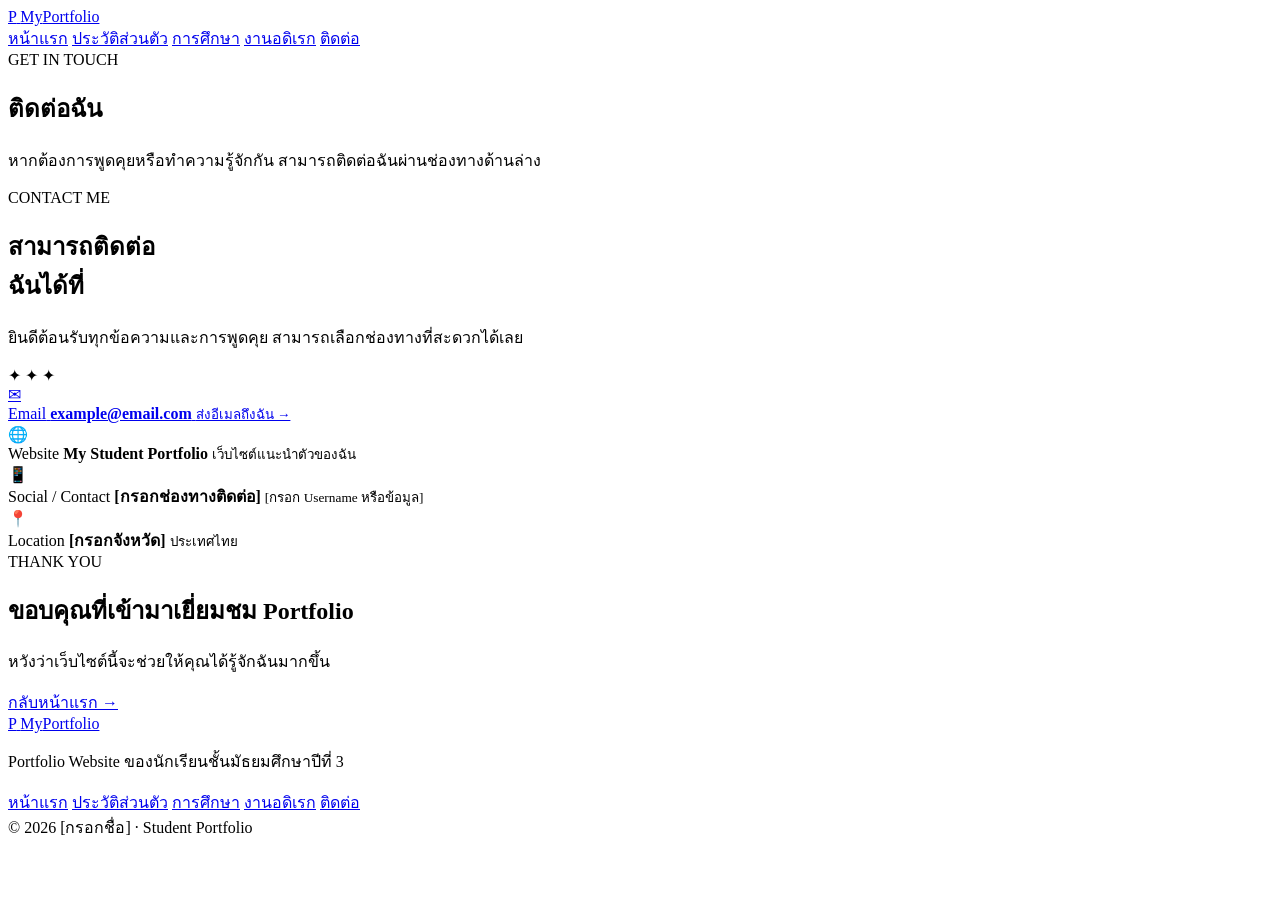
==== contact.html @ 871a9b91 "Create contact.html" ====
<!DOCTYPE html>
<html lang="th">
<head>
    <meta charset="UTF-8">
    <meta name="viewport" content="width=device-width, initial-scale=1.0">
    <meta name="description" content="ช่องทางติดต่อและข้อมูลการติดต่อ">
    <title>My Portfolio | ติดต่อ</title>
    <link rel="stylesheet" href="style.css">
</head>

<body>

    <header class="site-header">
        <nav class="navbar container">
            <a href="index.html" class="logo">
                <span class="logo-mark">P</span>
                <span>My<span>Portfolio</span></span>
            </a>

            <div class="nav-links">
                <a href="index.html">หน้าแรก</a>
                <a href="profile.html">ประวัติส่วนตัว</a>
                <a href="education.html">การศึกษา</a>
                <a href="hobby.html">งานอดิเรก</a>
                <a href="contact.html" class="active">ติดต่อ</a>
            </div>
        </nav>
    </header>

    <main>

        <!-- Contact Hero -->
        <section class="page-hero contact-hero">
            <div class="container page-hero-inner">
                <span class="section-label">GET IN TOUCH</span>
                <h1>ติดต่อฉัน</h1>
                <p>
                    หากต้องการพูดคุยหรือทำความรู้จักกัน
                    สามารถติดต่อฉันผ่านช่องทางด้านล่าง
                </p>
            </div>
        </section>

        <!-- Contact Section -->
        <section class="section">
            <div class="container">

                <div class="contact-layout">

                    <div class="contact-intro">
                        <span class="section-label">CONTACT ME</span>

                        <h2>
                            สามารถติดต่อ<br>
                            <span>ฉันได้ที่</span>
                        </h2>

                        <p>
                            ยินดีต้อนรับทุกข้อความและการพูดคุย
                            สามารถเลือกช่องทางที่สะดวกได้เลย
                        </p>

                        <div class="contact-decoration">
                            <span>✦</span>
                            <span>✦</span>
                            <span>✦</span>
                        </div>
                    </div>

                    <div class="contact-cards">

                        <a href="mailto:example@email.com" class="contact-card">
                            <div class="contact-card-icon">✉</div>

                            <div>
                                <span>Email</span>
                                <strong>example@email.com</strong>
                                <small>ส่งอีเมลถึงฉัน →</small>
                            </div>
                        </a>

                        <div class="contact-card">
                            <div class="contact-card-icon">🌐</div>

                            <div>
                                <span>Website</span>
                                <strong>My Student Portfolio</strong>
                                <small>เว็บไซต์แนะนำตัวของฉัน</small>
                            </div>
                        </div>

                        <div class="contact-card">
                            <div class="contact-card-icon">📱</div>

                            <div>
                                <span>Social / Contact</span>
                                <strong>[กรอกช่องทางติดต่อ]</strong>
                                <small>[กรอก Username หรือข้อมูล]</small>
                            </div>
                        </div>

                        <div class="contact-card">
                            <div class="contact-card-icon">📍</div>

                            <div>
                                <span>Location</span>
                                <strong>[กรอกจังหวัด]</strong>
                                <small>ประเทศไทย</small>
                            </div>
                        </div>

                    </div>

                </div>

            </div>
        </section>

        <!-- Contact CTA -->
        <section class="cta-section">
            <div class="container cta-inner">

                <div>
                    <span class="section-label light">THANK YOU</span>
                    <h2>ขอบคุณที่เข้ามาเยี่ยมชม Portfolio</h2>
                    <p>
                        หวังว่าเว็บไซต์นี้จะช่วยให้คุณได้รู้จักฉันมากขึ้น
                    </p>
                </div>

                <a href="index.html" class="btn btn-white">
                    กลับหน้าแรก →
                </a>

            </div>
        </section>

    </main>

    <footer class="site-footer">
        <div class="container footer-inner">

            <div class="footer-brand">
                <a href="index.html" class="logo footer-logo">
                    <span class="logo-mark">P</span>
                    <span>My<span>Portfolio</span></span>
                </a>

                <p>
                    Portfolio Website ของนักเรียนชั้นมัธยมศึกษาปีที่ 3
                </p>
            </div>

            <div class="footer-links">
                <a href="index.html">หน้าแรก</a>
                <a href="profile.html">ประวัติส่วนตัว</a>
                <a href="education.html">การศึกษา</a>
                <a href="hobby.html">งานอดิเรก</a>
                <a href="contact.html">ติดต่อ</a>
            </div>

            <div class="footer-copy">
                © 2026 [กรอกชื่อ] · Student Portfolio
            </div>

        </div>
    </footer>

</body>
</html>
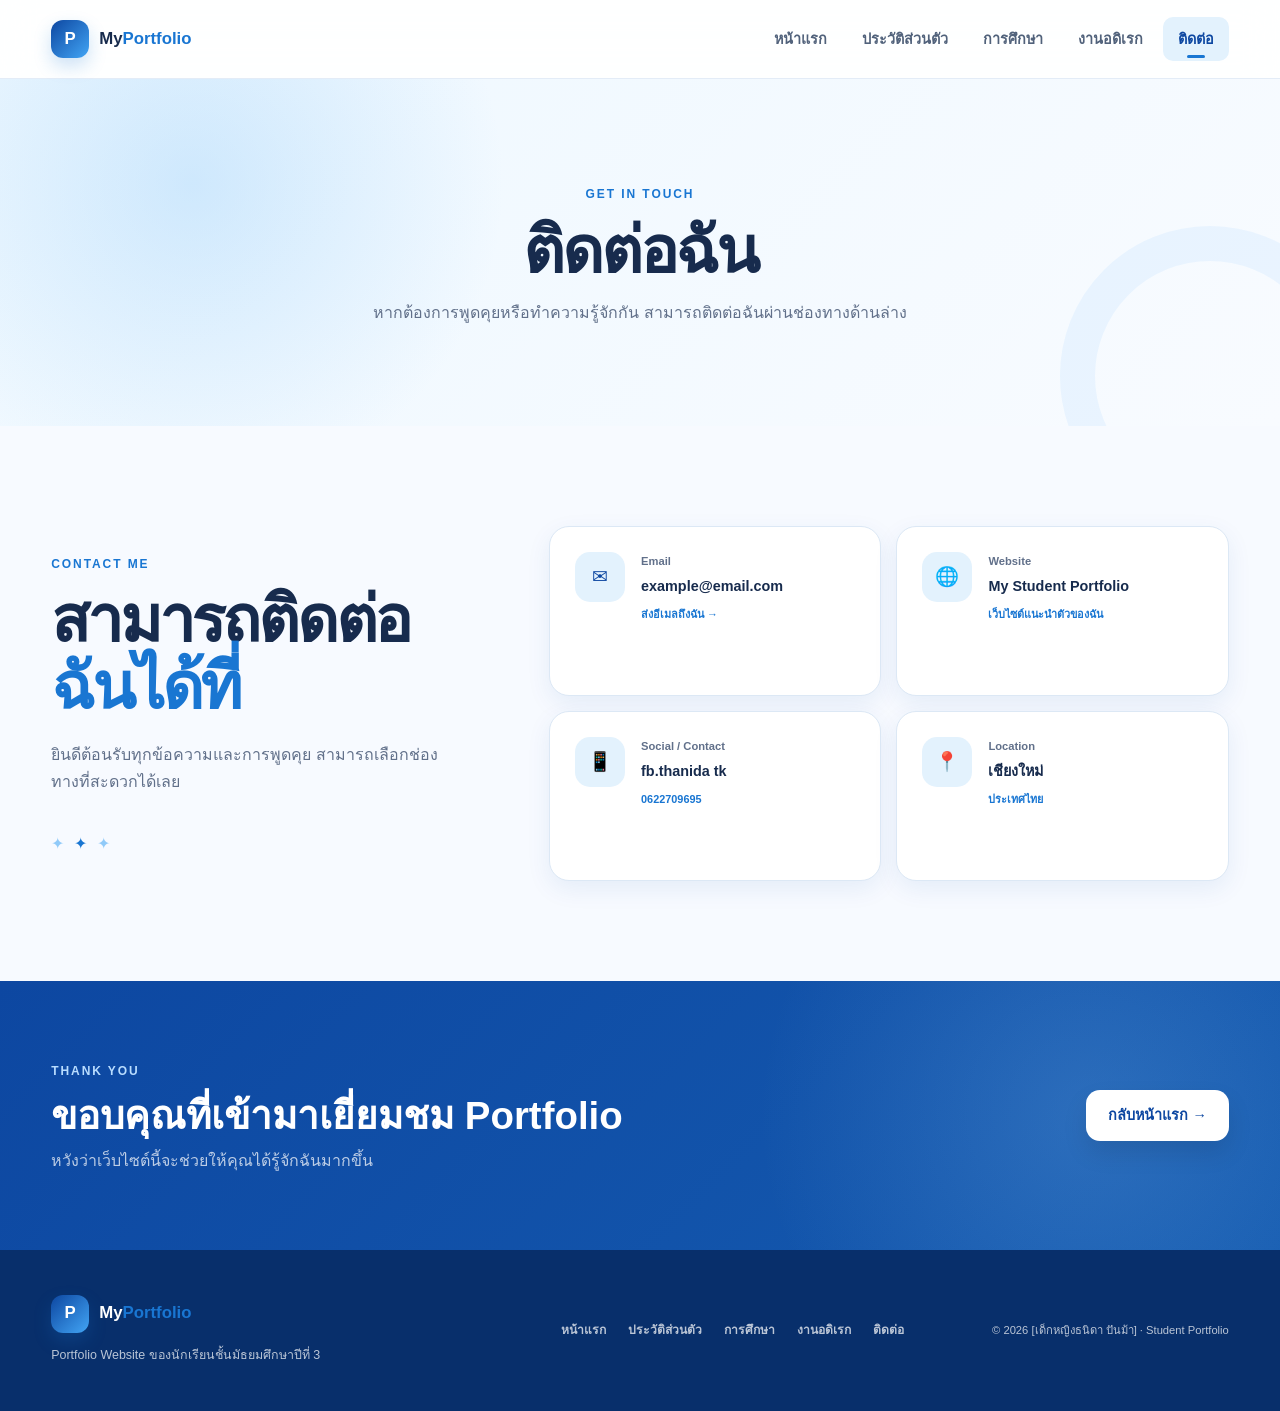
==== commit b57ca3a6: "Update contact.html" ====
--- a/contact.html
+++ b/contact.html
@@ -94,8 +94,8 @@
 
                             <div>
                                 <span>Social / Contact</span>
-                                <strong>[กรอกช่องทางติดต่อ]</strong>
-                                <small>[กรอก Username หรือข้อมูล]</small>
+                                <strong>fb.thanida tk</strong>
+                                <small>0622709695</small>
                             </div>
                         </div>
 
@@ -104,7 +104,7 @@
 
                             <div>
                                 <span>Location</span>
-                                <strong>[กรอกจังหวัด]</strong>
+                                <strong>เชียงใหม่</strong>
                                 <small>ประเทศไทย</small>
                             </div>
                         </div>
@@ -160,7 +160,7 @@
             </div>
 
             <div class="footer-copy">
-                © 2026 [กรอกชื่อ] · Student Portfolio
+                © 2026 [เด็กหญิงธนิดา ปันม้า] · Student Portfolio
             </div>
 
         </div>
--- a/style.css
+++ b/style.css
@@ -0,0 +1,2325 @@
+/* =========================================
+   MODERN STUDENT PORTFOLIO
+   HTML5 + CSS3
+   ========================================= */
+
+
+/* =========================================
+   1. VARIABLES
+   ========================================= */
+
+:root {
+    --blue-dark: #0D47A1;
+    --blue: #1976D2;
+    --blue-light: #42A5F5;
+    --blue-soft: #90CAF9;
+    --blue-pale: #E3F2FD;
+
+    --white: #FFFFFF;
+    --background: #F7FAFF;
+    --text: #172B4D;
+    --text-light: #61708A;
+    --border: #DCE8F5;
+
+    --shadow-small: 0 8px 24px rgba(13, 71, 161, 0.08);
+    --shadow-medium: 0 18px 45px rgba(13, 71, 161, 0.12);
+    --shadow-large: 0 30px 70px rgba(13, 71, 161, 0.16);
+
+    --radius-small: 12px;
+    --radius-medium: 20px;
+    --radius-large: 32px;
+
+    --container: 1180px;
+}
+
+
+/* =========================================
+   2. RESET
+   ========================================= */
+
+* {
+    margin: 0;
+    padding: 0;
+    box-sizing: border-box;
+}
+
+html {
+    scroll-behavior: smooth;
+}
+
+body {
+    font-family:
+        "Segoe UI",
+        Tahoma,
+        Arial,
+        "Noto Sans Thai",
+        sans-serif;
+
+    background: var(--background);
+    color: var(--text);
+    line-height: 1.7;
+    overflow-x: hidden;
+}
+
+img {
+    display: block;
+    max-width: 100%;
+}
+
+a {
+    color: inherit;
+    text-decoration: none;
+}
+
+button,
+a {
+    -webkit-tap-highlight-color: transparent;
+}
+
+::selection {
+    background: var(--blue-soft);
+    color: var(--blue-dark);
+}
+
+
+/* =========================================
+   3. COMMON
+   ========================================= */
+
+.container {
+    width: min(92%, var(--container));
+    margin-inline: auto;
+}
+
+.section {
+    padding: 100px 0;
+}
+
+.soft-section {
+    background: #EEF6FD;
+}
+
+.section-heading {
+    max-width: 680px;
+    margin-bottom: 60px;
+}
+
+.section-heading.centered {
+    margin-left: auto;
+    margin-right: auto;
+    text-align: center;
+}
+
+.section-label {
+    display: inline-block;
+    margin-bottom: 12px;
+
+    color: var(--blue);
+    font-size: 0.75rem;
+    font-weight: 800;
+    letter-spacing: 0.16em;
+}
+
+.section-label.light {
+    color: #B9DDFF;
+}
+
+.section-heading h2,
+.about-heading h2 {
+    margin-bottom: 15px;
+
+    font-size: clamp(2rem, 4vw, 3.3rem);
+    line-height: 1.2;
+    letter-spacing: -0.03em;
+}
+
+.section-heading h2 span,
+.about-heading h2 span {
+    color: var(--blue);
+}
+
+.section-heading p {
+    color: var(--text-light);
+    font-size: 1.05rem;
+}
+
+
+/* =========================================
+   4. NAVIGATION
+   ========================================= */
+
+.site-header {
+    position: sticky;
+    top: 0;
+    z-index: 1000;
+
+    background: rgba(255, 255, 255, 0.88);
+    border-bottom: 1px solid rgba(220, 232, 245, 0.8);
+
+    backdrop-filter: blur(18px);
+    -webkit-backdrop-filter: blur(18px);
+}
+
+.navbar {
+    min-height: 78px;
+
+    display: flex;
+    align-items: center;
+    justify-content: space-between;
+
+    gap: 30px;
+}
+
+.logo {
+    display: inline-flex;
+    align-items: center;
+    gap: 10px;
+
+    font-size: 1.05rem;
+    font-weight: 800;
+    color: var(--text);
+
+    white-space: nowrap;
+}
+
+.logo > span:last-child > span {
+    color: var(--blue);
+}
+
+.logo-mark {
+    width: 38px;
+    height: 38px;
+
+    display: grid;
+    place-items: center;
+
+    border-radius: 12px;
+
+    color: white;
+    background:
+        linear-gradient(
+            135deg,
+            var(--blue-dark),
+            var(--blue-light)
+        );
+
+    box-shadow: 0 8px 18px rgba(25, 118, 210, 0.22);
+}
+
+.nav-links {
+    display: flex;
+    align-items: center;
+    gap: 5px;
+}
+
+.nav-links a {
+    position: relative;
+
+    padding: 10px 15px;
+
+    color: #51627B;
+    font-size: 0.9rem;
+    font-weight: 700;
+
+    border-radius: 10px;
+
+    transition:
+        color 0.25s ease,
+        background 0.25s ease,
+        transform 0.25s ease;
+}
+
+.nav-links a:hover {
+    color: var(--blue);
+    background: var(--blue-pale);
+    transform: translateY(-1px);
+}
+
+.nav-links a.active {
+    color: var(--blue-dark);
+    background: var(--blue-pale);
+}
+
+.nav-links a.active::after {
+    content: "";
+
+    position: absolute;
+    left: 50%;
+    bottom: 3px;
+
+    width: 18px;
+    height: 3px;
+
+    border-radius: 99px;
+
+    background: var(--blue);
+
+    transform: translateX(-50%);
+}
+
+
+/* =========================================
+   5. BUTTONS
+   ========================================= */
+
+.btn {
+    min-height: 50px;
+
+    display: inline-flex;
+    align-items: center;
+    justify-content: center;
+    gap: 10px;
+
+    padding: 13px 22px;
+
+    border-radius: 14px;
+
+    font-size: 0.9rem;
+    font-weight: 800;
+
+    transition:
+        transform 0.25s ease,
+        box-shadow 0.25s ease,
+        background 0.25s ease;
+}
+
+.btn:hover {
+    transform: translateY(-3px);
+}
+
+.btn-primary {
+    color: white;
+    background:
+        linear-gradient(
+            135deg,
+            var(--blue-dark),
+            var(--blue)
+        );
+
+    box-shadow: 0 12px 25px rgba(25, 118, 210, 0.22);
+}
+
+.btn-primary:hover {
+    box-shadow: 0 18px 32px rgba(25, 118, 210, 0.3);
+}
+
+.btn-outline {
+    color: var(--blue-dark);
+    background: white;
+    border: 1px solid var(--border);
+}
+
+.btn-outline:hover {
+    border-color: var(--blue-soft);
+    box-shadow: var(--shadow-small);
+}
+
+.btn-white {
+    color: var(--blue-dark);
+    background: white;
+
+    box-shadow: 0 12px 25px rgba(0, 0, 0, 0.1);
+}
+
+.text-link {
+    display: inline-flex;
+    margin-top: 20px;
+
+    color: var(--blue);
+    font-size: 0.9rem;
+    font-weight: 800;
+
+    transition: transform 0.25s ease;
+}
+
+.text-link:hover {
+    transform: translateX(5px);
+}
+
+
+/* =========================================
+   6. HERO
+   ========================================= */
+
+.hero-section {
+    position: relative;
+    min-height: calc(100vh - 78px);
+
+    display: flex;
+    align-items: center;
+
+    overflow: hidden;
+
+    background:
+        radial-gradient(
+            circle at 80% 20%,
+            rgba(144, 202, 249, 0.3),
+            transparent 30%
+        ),
+        linear-gradient(
+            135deg,
+            #F8FBFF 0%,
+            #EEF7FF 100%
+        );
+}
+
+.hero-grid {
+    position: relative;
+    z-index: 2;
+
+    display: grid;
+    grid-template-columns: 1.05fr 0.95fr;
+    align-items: center;
+
+    gap: 70px;
+
+    padding: 80px 0;
+}
+
+.eyebrow {
+    display: inline-flex;
+    align-items: center;
+    gap: 9px;
+
+    margin-bottom: 20px;
+    padding: 8px 13px;
+
+    color: var(--blue-dark);
+    background: rgba(227, 242, 253, 0.8);
+
+    border: 1px solid rgba(144, 202, 249, 0.5);
+    border-radius: 99px;
+
+    font-size: 0.7rem;
+    font-weight: 800;
+    letter-spacing: 0.12em;
+}
+
+.status-dot {
+    width: 7px;
+    height: 7px;
+
+    border-radius: 50%;
+    background: #39B54A;
+
+    box-shadow: 0 0 0 5px rgba(57, 181, 74, 0.12);
+}
+
+.hero-content h1 {
+    max-width: 720px;
+
+    margin-bottom: 22px;
+
+    font-size: clamp(3rem, 6vw, 5.5rem);
+    line-height: 1.03;
+    letter-spacing: -0.055em;
+}
+
+.hero-content h1 span {
+    color: var(--blue);
+
+    background:
+        linear-gradient(
+            90deg,
+            var(--blue-dark),
+            var(--blue-light)
+        );
+
+    -webkit-background-clip: text;
+    background-clip: text;
+    -webkit-text-fill-color: transparent;
+}
+
+.hero-lead {
+    max-width: 600px;
+
+    margin-bottom: 30px;
+
+    color: var(--text-light);
+    font-size: 1.08rem;
+}
+
+.hero-buttons {
+    display: flex;
+    flex-wrap: wrap;
+    gap: 12px;
+}
+
+.hero-mini-stats {
+    display: flex;
+    align-items: center;
+    gap: 30px;
+
+    margin-top: 45px;
+}
+
+.hero-mini-stats div {
+    display: flex;
+    flex-direction: column;
+}
+
+.hero-mini-stats div + div {
+    position: relative;
+    padding-left: 30px;
+}
+
+.hero-mini-stats div + div::before {
+    content: "";
+
+    position: absolute;
+    left: 0;
+    top: 5px;
+
+    width: 1px;
+    height: 35px;
+
+    background: var(--border);
+}
+
+.hero-mini-stats strong {
+    color: var(--blue-dark);
+    font-size: 1.1rem;
+}
+
+.hero-mini-stats span {
+    color: var(--text-light);
+    font-size: 0.72rem;
+}
+
+.hero-visual {
+    position: relative;
+
+    min-height: 580px;
+
+    display: grid;
+    place-items: center;
+}
+
+.visual-glow {
+    position: absolute;
+
+    width: 390px;
+    height: 390px;
+
+    border-radius: 50%;
+
+    background:
+        radial-gradient(
+            circle,
+            rgba(66, 165, 245, 0.35),
+            rgba(144, 202, 249, 0.05) 70%
+        );
+
+    filter: blur(4px);
+}
+
+.profile-frame {
+    position: relative;
+    z-index: 3;
+
+    width: min(390px, 72vw);
+    aspect-ratio: 0.84;
+
+    padding: 12px;
+
+    overflow: hidden;
+
+    border: 1px solid rgba(255, 255, 255, 0.9);
+    border-radius: 38% 38% 45% 45% / 32% 32% 55% 55%;
+
+    background: white;
+
+    box-shadow: var(--shadow-large);
+
+    transform: rotate(3deg);
+
+    transition:
+        transform 0.4s ease,
+        box-shadow 0.4s ease;
+}
+
+.profile-frame:hover {
+    transform: rotate(0deg) scale(1.025);
+    box-shadow: 0 35px 80px rgba(13, 71, 161, 0.22);
+}
+
+.profile-frame img {
+    width: 100%;
+    height: 100%;
+
+    object-fit: cover;
+
+    border-radius: inherit;
+}
+
+.profile-orbit {
+    position: absolute;
+
+    border: 1px solid rgba(25, 118, 210, 0.15);
+    border-radius: 50%;
+}
+
+.orbit-one {
+    width: 480px;
+    height: 480px;
+}
+
+.orbit-two {
+    width: 570px;
+    height: 570px;
+    border-style: dashed;
+}
+
+.floating-card {
+    position: absolute;
+    z-index: 5;
+
+    display: flex;
+    align-items: center;
+    gap: 11px;
+
+    padding: 13px 16px;
+
+    background: rgba(255, 255, 255, 0.9);
+    border: 1px solid rgba(255, 255, 255, 0.9);
+
+    border-radius: 16px;
+
+    box-shadow: var(--shadow-medium);
+
+    backdrop-filter: blur(12px);
+
+    animation: floatCard 4s ease-in-out infinite;
+}
+
+.floating-card-top {
+    top: 80px;
+    right: 15px;
+}
+
+.floating-card-bottom {
+    bottom: 80px;
+    left: 5px;
+
+    animation-delay: -2s;
+}
+
+.floating-icon {
+    width: 38px;
+    height: 38px;
+
+    display: grid;
+    place-items: center;
+
+    border-radius: 11px;
+
+    color: var(--blue-dark);
+    background: var(--blue-pale);
+}
+
+.floating-icon.blue {
+    color: white;
+    background: var(--blue);
+}
+
+.floating-card div {
+    display: flex;
+    flex-direction: column;
+}
+
+.floating-card strong {
+    font-size: 0.8rem;
+}
+
+.floating-card small {
+    color: var(--text-light);
+    font-size: 0.68rem;
+}
+
+.hero-shape {
+    position: absolute;
+
+    border-radius: 50%;
+
+    pointer-events: none;
+}
+
+.hero-shape-one {
+    width: 180px;
+    height: 180px;
+
+    top: 10%;
+    left: -80px;
+
+    background: rgba(144, 202, 249, 0.18);
+}
+
+.hero-shape-two {
+    width: 90px;
+    height: 90px;
+
+    right: 6%;
+    bottom: 12%;
+
+    border: 12px solid rgba(66, 165, 245, 0.12);
+}
+
+
+/* =========================================
+   7. INTRO / FEATURE
+   ========================================= */
+
+.intro-section {
+    background: white;
+}
+
+.feature-layout {
+    display: grid;
+    grid-template-columns: 1.3fr 0.7fr;
+
+    gap: 24px;
+}
+
+.feature-main {
+    position: relative;
+
+    min-height: 350px;
+
+    padding: 40px;
+
+    overflow: hidden;
+
+    border-radius: var(--radius-large);
+
+    color: white;
+
+    background:
+        radial-gradient(
+            circle at 90% 10%,
+            rgba(144, 202, 249, 0.3),
+            transparent 30%
+        ),
+        linear-gradient(
+            135deg,
+            var(--blue-dark),
+            var(--blue)
+        );
+
+    box-shadow: var(--shadow-medium);
+}
+
+.feature-number {
+    position: absolute;
+
+    top: 20px;
+    right: 30px;
+
+    color: rgba(255, 255, 255, 0.2);
+
+    font-size: 4rem;
+    font-weight: 900;
+}
+
+.feature-icon {
+    width: 58px;
+    height: 58px;
+
+    display: grid;
+    place-items: center;
+
+    margin-bottom: 30px;
+
+    border-radius: 17px;
+
+    color: var(--blue-dark);
+    background: white;
+
+    font-size: 1.5rem;
+}
+
+.feature-main h3 {
+    margin-bottom: 10px;
+
+    font-size: 1.7rem;
+}
+
+.feature-main p {
+    max-width: 570px;
+
+    color: rgba(255, 255, 255, 0.8);
+}
+
+.feature-main .text-link {
+    color: white;
+}
+
+.feature-side {
+    display: grid;
+    gap: 24px;
+}
+
+.small-feature {
+    display: flex;
+    align-items: flex-start;
+    gap: 18px;
+
+    padding: 30px;
+
+    background: white;
+    border: 1px solid var(--border);
+
+    border-radius: var(--radius-medium);
+
+    box-shadow: var(--shadow-small);
+
+    transition:
+        transform 0.3s ease,
+        box-shadow 0.3s ease;
+}
+
+.small-feature:hover {
+    transform: translateY(-5px);
+    box-shadow: var(--shadow-medium);
+}
+
+.small-feature-icon {
+    width: 50px;
+    height: 50px;
+
+    flex: 0 0 auto;
+
+    display: grid;
+    place-items: center;
+
+    border-radius: 14px;
+
+    background: var(--blue-pale);
+
+    font-size: 1.3rem;
+}
+
+.small-feature h3 {
+    margin-bottom: 4px;
+    font-size: 1.05rem;
+}
+
+.small-feature p {
+    color: var(--text-light);
+    font-size: 0.88rem;
+}
+
+
+/* =========================================
+   8. PAGE HERO
+   ========================================= */
+
+.page-hero {
+    position: relative;
+
+    padding: 100px 0;
+
+    overflow: hidden;
+
+    text-align: center;
+
+    background:
+        radial-gradient(
+            circle at 20% 20%,
+            rgba(144, 202, 249, 0.35),
+            transparent 30%
+        ),
+        linear-gradient(
+            135deg,
+            #EAF5FF,
+            #F8FBFF
+        );
+}
+
+.page-hero::after {
+    content: "";
+
+    position: absolute;
+
+    width: 230px;
+    height: 230px;
+
+    right: -80px;
+    bottom: -100px;
+
+    border-radius: 50%;
+
+    border: 35px solid rgba(66, 165, 245, 0.08);
+}
+
+.page-hero-inner {
+    position: relative;
+    z-index: 2;
+}
+
+.page-hero h1 {
+    margin-bottom: 12px;
+
+    font-size: clamp(2.5rem, 5vw, 4.3rem);
+    line-height: 1.1;
+    letter-spacing: -0.045em;
+}
+
+.page-hero p {
+    max-width: 620px;
+    margin: 0 auto;
+
+    color: var(--text-light);
+}
+
+
+/* =========================================
+   9. PROFILE
+   ========================================= */
+
+.profile-layout {
+    display: grid;
+    grid-template-columns: 0.85fr 1.15fr;
+
+    align-items: center;
+
+    gap: 80px;
+}
+
+.profile-image-area {
+    position: relative;
+
+    padding: 30px;
+}
+
+.image-decoration {
+    position: absolute;
+
+    width: 70%;
+    height: 70%;
+
+    left: 0;
+    bottom: 0;
+
+    border-radius: 30px;
+
+    background:
+        linear-gradient(
+            135deg,
+            var(--blue-pale),
+            rgba(144, 202, 249, 0.35)
+        );
+
+    transform: rotate(-7deg);
+}
+
+.large-profile-frame {
+    position: relative;
+    z-index: 2;
+
+    overflow: hidden;
+
+    border-radius: 35px;
+
+    background: white;
+    border: 10px solid white;
+
+    box-shadow: var(--shadow-large);
+}
+
+.large-profile-frame img {
+    width: 100%;
+    aspect-ratio: 0.82;
+    object-fit: cover;
+
+    transition: transform 0.5s ease;
+}
+
+.large-profile-frame:hover img {
+    transform: scale(1.04);
+}
+
+.image-caption {
+    position: absolute;
+    z-index: 4;
+
+    right: 0;
+    bottom: 20px;
+
+    display: flex;
+    flex-direction: column;
+
+    padding: 15px 20px;
+
+    background: white;
+    border-radius: 15px;
+
+    box-shadow: var(--shadow-medium);
+}
+
+.image-caption strong {
+    font-size: 0.9rem;
+}
+
+.image-caption span {
+    color: var(--blue);
+    font-size: 0.72rem;
+    font-weight: 700;
+}
+
+.profile-content h2 {
+    margin-bottom: 22px;
+
+    font-size: clamp(2.3rem, 4vw, 4rem);
+    line-height: 1.12;
+    letter-spacing: -0.045em;
+}
+
+.profile-content h2 span {
+    color: var(--blue);
+}
+
+.large-text {
+    margin-bottom: 35px;
+
+    color: var(--text-light);
+    font-size: 1.05rem;
+}
+
+.info-grid {
+    display: grid;
+    grid-template-columns: repeat(2, 1fr);
+
+    gap: 12px;
+}
+
+.info-item {
+    padding: 17px 18px;
+
+    background: white;
+    border: 1px solid var(--border);
+
+    border-radius: 15px;
+
+    transition:
+        border-color 0.25s ease,
+        transform 0.25s ease;
+}
+
+.info-item:hover {
+    border-color: var(--blue-soft);
+    transform: translateY(-2px);
+}
+
+.info-item span {
+    display: block;
+
+    margin-bottom: 3px;
+
+    color: var(--text-light);
+    font-size: 0.7rem;
+}
+
+.info-item strong {
+    font-size: 0.9rem;
+}
+
+.about-grid {
+    display: grid;
+    grid-template-columns: 0.6fr 1.4fr;
+
+    gap: 100px;
+}
+
+.about-text > p {
+    margin-bottom: 20px;
+
+    color: var(--text-light);
+    font-size: 1.02rem;
+}
+
+.quote-box {
+    position: relative;
+
+    margin-top: 35px;
+    padding: 30px 30px 30px 70px;
+
+    border-radius: var(--radius-medium);
+
+    background: white;
+    border: 1px solid var(--border);
+
+    box-shadow: var(--shadow-small);
+}
+
+.quote-mark {
+    position: absolute;
+
+    left: 25px;
+    top: 15px;
+
+    color: var(--blue-soft);
+
+    font-family: Georgia, serif;
+    font-size: 4rem;
+    line-height: 1;
+}
+
+.quote-box p {
+    color: var(--blue-dark);
+    font-weight: 700;
+}
+
+
+/* =========================================
+   10. TIMELINE
+   ========================================= */
+
+.timeline {
+    position: relative;
+
+    max-width: 900px;
+    margin: 0 auto;
+}
+
+.timeline::before {
+    content: "";
+
+    position: absolute;
+
+    left: 27px;
+    top: 15px;
+    bottom: 15px;
+
+    width: 2px;
+
+    background:
+        linear-gradient(
+            to bottom,
+            var(--blue-light),
+            var(--blue-pale)
+        );
+}
+
+.timeline-item {
+    position: relative;
+
+    display: grid;
+    grid-template-columns: 55px 1fr;
+
+    gap: 25px;
+
+    padding-bottom: 45px;
+}
+
+.timeline-item:last-child {
+    padding-bottom: 0;
+}
+
+.timeline-dot {
+    position: relative;
+    z-index: 2;
+
+    width: 55px;
+    height: 55px;
+
+    display: grid;
+    place-items: center;
+
+    border-radius: 18px;
+
+    color: var(--blue-dark);
+    background: white;
+
+    border: 3px solid var(--blue-pale);
+
+    box-shadow: 0 5px 15px rgba(13, 71, 161, 0.08);
+
+    font-size: 0.7rem;
+    font-weight: 900;
+}
+
+.timeline-item.current .timeline-dot {
+    color: white;
+    background: var(--blue);
+
+    border-color: var(--blue);
+
+    box-shadow: 0 8px 22px rgba(25, 118, 210, 0.3);
+}
+
+.timeline-content {
+    padding: 28px 30px;
+
+    background: white;
+    border: 1px solid var(--border);
+
+    border-radius: var(--radius-medium);
+
+    box-shadow: var(--shadow-small);
+
+    transition:
+        transform 0.3s ease,
+        box-shadow 0.3s ease;
+}
+
+.timeline-content:hover {
+    transform: translateX(5px);
+    box-shadow: var(--shadow-medium);
+}
+
+.timeline-year {
+    display: inline-block;
+
+    margin-bottom: 7px;
+
+    color: var(--blue);
+    font-size: 0.72rem;
+    font-weight: 900;
+    letter-spacing: 0.08em;
+}
+
+.timeline-content h3 {
+    margin-bottom: 8px;
+
+    font-size: 1.25rem;
+}
+
+.timeline-content p {
+    color: var(--text-light);
+}
+
+.timeline-tags {
+    display: flex;
+    flex-wrap: wrap;
+
+    gap: 7px;
+
+    margin-top: 17px;
+}
+
+.timeline-tags span {
+    padding: 5px 10px;
+
+    border-radius: 99px;
+
+    color: var(--blue-dark);
+    background: var(--blue-pale);
+
+    font-size: 0.68rem;
+    font-weight: 800;
+}
+
+
+/* =========================================
+   11. HIGHLIGHTS
+   ========================================= */
+
+.highlight-grid {
+    display: grid;
+    grid-template-columns: repeat(4, 1fr);
+
+    gap: 18px;
+}
+
+.highlight-card {
+    padding: 28px;
+
+    background: white;
+    border: 1px solid var(--border);
+
+    border-radius: var(--radius-medium);
+
+    text-align: center;
+
+    transition:
+        transform 0.3s ease,
+        box-shadow 0.3s ease;
+}
+
+.highlight-card:hover {
+    transform: translateY(-6px);
+    box-shadow: var(--shadow-medium);
+}
+
+.highlight-icon {
+    width: 55px;
+    height: 55px;
+
+    display: grid;
+    place-items: center;
+
+    margin: 0 auto 15px;
+
+    border-radius: 17px;
+
+    background: var(--blue-pale);
+
+    font-size: 1.4rem;
+}
+
+.highlight-card span {
+    display: block;
+
+    margin-bottom: 4px;
+
+    color: var(--text-light);
+    font-size: 0.72rem;
+}
+
+.highlight-card strong {
+    font-size: 0.9rem;
+}
+
+
+/* =========================================
+   12. EDUCATION TABLE
+   ========================================= */
+
+.table-wrapper {
+    overflow-x: auto;
+
+    border-radius: var(--radius-medium);
+
+    box-shadow: var(--shadow-small);
+}
+
+.education-table {
+    width: 100%;
+
+    border-collapse: collapse;
+
+    background: white;
+
+    min-width: 650px;
+}
+
+.education-table th,
+.education-table td {
+    padding: 18px 22px;
+
+    text-align: left;
+
+    border-bottom: 1px solid var(--border);
+}
+
+.education-table th {
+    color: white;
+    background: var(--blue-dark);
+
+    font-size: 0.82rem;
+}
+
+.education-table td {
+    color: var(--text-light);
+    font-size: 0.86rem;
+}
+
+.education-table tbody tr {
+    transition: background 0.25s ease;
+}
+
+.education-table tbody tr:hover {
+    background: #F5FAFF;
+}
+
+.table-status {
+    display: inline-block;
+
+    padding: 5px 10px;
+
+    border-radius: 99px;
+
+    color: #237A35;
+    background: #E8F7EA;
+
+    font-size: 0.7rem;
+    font-weight: 800;
+}
+
+.current-status {
+    color: var(--blue-dark);
+    background: var(--blue-pale);
+}
+
+
+/* =========================================
+   13. HOBBY
+   ========================================= */
+
+.hobby-hero {
+    background:
+        radial-gradient(
+            circle at 80% 30%,
+            rgba(144, 202, 249, 0.3),
+            transparent 30%
+        ),
+        linear-gradient(
+            135deg,
+            #EEF8FF,
+            #F8FBFF
+        );
+}
+
+.hobby-grid {
+    display: grid;
+
+    grid-template-columns: repeat(3, 1fr);
+
+    gap: 20px;
+}
+
+.hobby-card {
+    position: relative;
+
+    min-height: 320px;
+
+    padding: 32px;
+
+    overflow: hidden;
+
+    background: white;
+    border: 1px solid var(--border);
+
+    border-radius: var(--radius-large);
+
+    box-shadow: var(--shadow-small);
+
+    transition:
+        transform 0.35s ease,
+        box-shadow 0.35s ease,
+        border-color 0.35s ease;
+}
+
+.hobby-card:hover {
+    transform: translateY(-8px);
+
+    border-color: var(--blue-soft);
+
+    box-shadow: var(--shadow-medium);
+}
+
+.hobby-card::after {
+    content: "";
+
+    position: absolute;
+
+    width: 150px;
+    height: 150px;
+
+    right: -70px;
+    bottom: -70px;
+
+    border-radius: 50%;
+
+    background: var(--blue-pale);
+
+    transition: transform 0.4s ease;
+}
+
+.hobby-card:hover::after {
+    transform: scale(1.4);
+}
+
+.hobby-large {
+    grid-column: span 2;
+
+    color: white;
+
+    background:
+        radial-gradient(
+            circle at 80% 20%,
+            rgba(144, 202, 249, 0.35),
+            transparent 25%
+        ),
+        linear-gradient(
+            135deg,
+            var(--blue-dark),
+            var(--blue)
+        );
+}
+
+.hobby-large .hobby-category,
+.hobby-large p {
+    color: rgba(255, 255, 255, 0.75);
+}
+
+.hobby-large .hobby-line {
+    background: rgba(255, 255, 255, 0.4);
+}
+
+.hobby-large::after {
+    background: rgba(255, 255, 255, 0.08);
+}
+
+.hobby-wide {
+    grid-column: span 2;
+}
+
+.hobby-number {
+    position: absolute;
+
+    top: 20px;
+    right: 25px;
+
+    color: rgba(25, 118, 210, 0.12);
+
+    font-size: 3rem;
+    font-weight: 900;
+}
+
+.hobby-large .hobby-number {
+    color: rgba(255, 255, 255, 0.15);
+}
+
+.hobby-icon {
+    position: relative;
+    z-index: 2;
+
+    width: 60px;
+    height: 60px;
+
+    display: grid;
+    place-items: center;
+
+    margin-bottom: 25px;
+
+    border-radius: 18px;
+
+    background: var(--blue-pale);
+
+    font-size: 1.6rem;
+}
+
+.hobby-large .hobby-icon {
+    color: var(--blue-dark);
+    background: white;
+}
+
+.hobby-category {
+    position: relative;
+    z-index: 2;
+
+    display: block;
+
+    margin-bottom: 5px;
+
+    color: var(--blue);
+    font-size: 0.67rem;
+    font-weight: 900;
+    letter-spacing: 0.12em;
+}
+
+.hobby-card h3 {
+    position: relative;
+    z-index: 2;
+
+    margin-bottom: 10px;
+
+    font-size: 1.55rem;
+}
+
+.hobby-card p {
+    position: relative;
+    z-index: 2;
+
+    max-width: 520px;
+
+    color: var(--text-light);
+    font-size: 0.9rem;
+}
+
+.hobby-line {
+    position: relative;
+    z-index: 2;
+
+    width: 45px;
+    height: 3px;
+
+    margin-top: 25px;
+
+    border-radius: 99px;
+
+    background: var(--blue-soft);
+}
+
+.interest-banner {
+    padding: 80px 0;
+
+    color: white;
+
+    background:
+        radial-gradient(
+            circle at 85% 50%,
+            rgba(144, 202, 249, 0.25),
+            transparent 30%
+        ),
+        var(--blue-dark);
+}
+
+.interest-inner {
+    display: flex;
+    align-items: center;
+    gap: 30px;
+}
+
+.interest-icon {
+    width: 80px;
+    height: 80px;
+
+    flex: 0 0 auto;
+
+    display: grid;
+    place-items: center;
+
+    border-radius: 24px;
+
+    color: var(--blue-dark);
+    background: white;
+
+    font-size: 2rem;
+}
+
+.interest-inner h2 {
+    max-width: 850px;
+
+    font-size: clamp(1.8rem, 4vw, 3rem);
+    line-height: 1.2;
+}
+
+
+/* =========================================
+   14. CONTACT
+   ========================================= */
+
+.contact-hero {
+    background:
+        radial-gradient(
+            circle at 15% 30%,
+            rgba(144, 202, 249, 0.35),
+            transparent 28%
+        ),
+        linear-gradient(
+            135deg,
+            #EEF8FF,
+            #F8FBFF
+        );
+}
+
+.contact-layout {
+    display: grid;
+    grid-template-columns: 0.75fr 1.25fr;
+
+    gap: 90px;
+
+    align-items: center;
+}
+
+.contact-intro h2 {
+    margin-bottom: 20px;
+
+    font-size: clamp(2.5rem, 5vw, 4.5rem);
+    line-height: 1.05;
+    letter-spacing: -0.05em;
+}
+
+.contact-intro h2 span {
+    color: var(--blue);
+}
+
+.contact-intro > p {
+    max-width: 420px;
+
+    color: var(--text-light);
+}
+
+.contact-decoration {
+    display: flex;
+    gap: 10px;
+
+    margin-top: 35px;
+
+    color: var(--blue-soft);
+}
+
+.contact-decoration span:nth-child(2) {
+    color: var(--blue);
+}
+
+.contact-cards {
+    display: grid;
+    grid-template-columns: repeat(2, 1fr);
+
+    gap: 15px;
+}
+
+.contact-card {
+    min-height: 170px;
+
+    display: flex;
+    align-items: flex-start;
+    gap: 16px;
+
+    padding: 25px;
+
+    background: white;
+    border: 1px solid var(--border);
+
+    border-radius: var(--radius-medium);
+
+    box-shadow: var(--shadow-small);
+
+    transition:
+        transform 0.3s ease,
+        box-shadow 0.3s ease,
+        border-color 0.3s ease;
+}
+
+.contact-card:hover {
+    transform: translateY(-6px);
+
+    border-color: var(--blue-soft);
+
+    box-shadow: var(--shadow-medium);
+}
+
+.contact-card-icon {
+    width: 50px;
+    height: 50px;
+
+    flex: 0 0 auto;
+
+    display: grid;
+    place-items: center;
+
+    border-radius: 15px;
+
+    color: var(--blue-dark);
+    background: var(--blue-pale);
+
+    font-size: 1.2rem;
+}
+
+.contact-card > div:last-child {
+    display: flex;
+    flex-direction: column;
+}
+
+.contact-card span {
+    margin-bottom: 3px;
+
+    color: var(--text-light);
+
+    font-size: 0.7rem;
+    font-weight: 700;
+}
+
+.contact-card strong {
+    margin-bottom: 7px;
+
+    font-size: 0.9rem;
+
+    overflow-wrap: anywhere;
+}
+
+.contact-card small {
+    color: var(--blue);
+    font-size: 0.68rem;
+    font-weight: 700;
+}
+
+
+/* =========================================
+   15. CTA
+   ========================================= */
+
+.cta-section {
+    padding: 75px 0;
+
+    color: white;
+
+    background:
+        radial-gradient(
+            circle at 85% 50%,
+            rgba(144, 202, 249, 0.2),
+            transparent 30%
+        ),
+        linear-gradient(
+            135deg,
+            var(--blue-dark),
+            #155BB0
+        );
+}
+
+.cta-inner {
+    display: flex;
+    align-items: center;
+    justify-content: space-between;
+
+    gap: 40px;
+}
+
+.cta-inner h2 {
+    margin-bottom: 8px;
+
+    font-size: clamp(1.8rem, 3vw, 2.8rem);
+    line-height: 1.2;
+}
+
+.cta-inner p {
+    color: rgba(255, 255, 255, 0.72);
+}
+
+
+/* =========================================
+   16. FOOTER
+   ========================================= */
+
+.site-footer {
+    color: rgba(255, 255, 255, 0.72);
+
+    background: #082F6B;
+}
+
+.footer-inner {
+    display: grid;
+
+    grid-template-columns: 1.2fr 1fr auto;
+
+    align-items: center;
+
+    gap: 40px;
+
+    padding: 45px 0;
+}
+
+.footer-logo {
+    color: white;
+}
+
+.footer-brand p {
+    max-width: 330px;
+
+    margin-top: 12px;
+
+    font-size: 0.78rem;
+}
+
+.footer-links {
+    display: flex;
+    flex-wrap: wrap;
+    gap: 15px 22px;
+}
+
+.footer-links a {
+    font-size: 0.76rem;
+    font-weight: 700;
+
+    transition: color 0.25s ease;
+}
+
+.footer-links a:hover {
+    color: white;
+}
+
+.footer-copy {
+    font-size: 0.7rem;
+
+    text-align: right;
+}
+
+
+/* =========================================
+   17. ANIMATIONS
+   ========================================= */
+
+@keyframes floatCard {
+    0%,
+    100% {
+        transform: translateY(0);
+    }
+
+    50% {
+        transform: translateY(-9px);
+    }
+}
+
+@keyframes fadeUp {
+    from {
+        opacity: 0;
+        transform: translateY(18px);
+    }
+
+    to {
+        opacity: 1;
+        transform: translateY(0);
+    }
+}
+
+.hero-content,
+.hero-visual,
+.page-hero-inner {
+    animation: fadeUp 0.7s ease both;
+}
+
+
+/* =========================================
+   18. RESPONSIVE - TABLET
+   ========================================= */
+
+@media (max-width: 1000px) {
+
+    .navbar {
+        min-height: 72px;
+    }
+
+    .nav-links {
+        gap: 0;
+    }
+
+    .nav-links a {
+        padding: 9px 10px;
+        font-size: 0.78rem;
+    }
+
+    .hero-grid {
+        grid-template-columns: 1fr 0.85fr;
+        gap: 35px;
+    }
+
+    .hero-content h1 {
+        font-size: clamp(2.8rem, 6vw, 4.5rem);
+    }
+
+    .hero-visual {
+        min-height: 480px;
+    }
+
+    .profile-frame {
+        width: 320px;
+    }
+
+    .orbit-one {
+        width: 400px;
+        height: 400px;
+    }
+
+    .orbit-two {
+        width: 470px;
+        height: 470px;
+    }
+
+    .floating-card-top {
+        right: -5px;
+    }
+
+    .floating-card-bottom {
+        left: -5px;
+    }
+
+    .profile-layout {
+        gap: 45px;
+    }
+
+    .about-grid {
+        gap: 50px;
+    }
+
+    .highlight-grid {
+        grid-template-columns: repeat(2, 1fr);
+    }
+
+    .contact-layout {
+        gap: 45px;
+    }
+
+    .footer-inner {
+        grid-template-columns: 1fr 1fr;
+    }
+
+    .footer-copy {
+        text-align: left;
+    }
+}
+
+
+/* =========================================
+   19. RESPONSIVE - MOBILE
+   ========================================= */
+
+@media (max-width: 760px) {
+
+    .section {
+        padding: 70px 0;
+    }
+
+    .site-header {
+        position: relative;
+    }
+
+    .navbar {
+        min-height: auto;
+
+        flex-direction: column;
+        align-items: stretch;
+
+        gap: 12px;
+
+        padding: 15px 0;
+    }
+
+    .logo {
+        justify-content: center;
+    }
+
+    .nav-links {
+        width: 100%;
+
+        display: grid;
+        grid-template-columns: repeat(5, 1fr);
+
+        gap: 3px;
+    }
+
+    .nav-links a {
+        padding: 8px 3px;
+
+        text-align: center;
+
+        font-size: 0.66rem;
+    }
+
+    .nav-links a.active::after {
+        display: none;
+    }
+
+    .hero-section {
+        min-height: auto;
+    }
+
+    .hero-grid {
+        grid-template-columns: 1fr;
+
+        gap: 50px;
+
+        padding: 70px 0 80px;
+    }
+
+    .hero-content {
+        text-align: center;
+    }
+
+    .eyebrow {
+        font-size: 0.6rem;
+    }
+
+    .hero-content h1 {
+        font-size: clamp(2.6rem, 13vw, 4rem);
+    }
+
+    .hero-lead {
+        margin-left: auto;
+        margin-right: auto;
+
+        font-size: 0.95rem;
+    }
+
+    .hero-buttons {
+        justify-content: center;
+    }
+
+    .hero-mini-stats {
+        justify-content: center;
+
+        gap: 18px;
+
+        margin-top: 35px;
+    }
+
+    .hero-mini-stats div + div {
+        padding-left: 18px;
+    }
+
+    .hero-mini-stats strong {
+        font-size: 0.9rem;
+    }
+
+    .hero-mini-stats span {
+        font-size: 0.62rem;
+    }
+
+    .hero-visual {
+        min-height: 400px;
+    }
+
+    .profile-frame {
+        width: min(290px, 72vw);
+    }
+
+    .orbit-one {
+        width: 350px;
+        height: 350px;
+    }
+
+    .orbit-two {
+        width: 410px;
+        height: 410px;
+    }
+
+    .floating-card {
+        padding: 10px 12px;
+    }
+
+    .floating-card-top {
+        top: 35px;
+        right: 0;
+    }
+
+    .floating-card-bottom {
+        bottom: 30px;
+        left: 0;
+    }
+
+    .floating-icon {
+        width: 32px;
+        height: 32px;
+    }
+
+    .feature-layout {
+        grid-template-columns: 1fr;
+    }
+
+    .feature-main {
+        min-height: 300px;
+    }
+
+    .section-heading {
+        margin-bottom: 40px;
+    }
+
+    .page-hero {
+        padding: 70px 0;
+    }
+
+    .profile-layout {
+        grid-template-columns: 1fr;
+
+        gap: 55px;
+    }
+
+    .profile-image-area {
+        max-width: 480px;
+        margin: 0 auto;
+    }
+
+    .profile-content h2 {
+        font-size: 2.5rem;
+    }
+
+    .about-grid {
+        grid-template-columns: 1fr;
+
+        gap: 25px;
+    }
+
+    .info-grid {
+        grid-template-columns: 1fr;
+    }
+
+    .timeline::before {
+        left: 22px;
+    }
+
+    .timeline-item {
+        grid-template-columns: 45px 1fr;
+
+        gap: 15px;
+    }
+
+    .timeline-dot {
+        width: 45px;
+        height: 45px;
+
+        border-radius: 14px;
+    }
+
+    .timeline-content {
+        padding: 22px;
+    }
+
+    .highlight-grid {
+        grid-template-columns: 1fr 1fr;
+    }
+
+    .hobby-grid {
+        grid-template-columns: 1fr;
+    }
+
+    .hobby-large,
+    .hobby-wide {
+        grid-column: auto;
+    }
+
+    .hobby-card {
+        min-height: 280px;
+    }
+
+    .interest-inner {
+        align-items: flex-start;
+
+        flex-direction: column;
+    }
+
+    .contact-layout {
+        grid-template-columns: 1fr;
+
+        gap: 50px;
+    }
+
+    .contact-cards {
+        grid-template-columns: 1fr;
+    }
+
+    .cta-inner {
+        align-items: flex-start;
+
+        flex-direction: column;
+    }
+
+    .footer-inner {
+        grid-template-columns: 1fr;
+
+        gap: 25px;
+    }
+
+    .footer-copy {
+        text-align: left;
+    }
+}
+
+
+/* =========================================
+   20. RESPONSIVE - SMALL MOBILE
+   ========================================= */
+
+@media (max-width: 450px) {
+
+    .container {
+        width: min(90%, var(--container));
+    }
+
+    .nav-links a {
+        font-size: 0.58rem;
+    }
+
+    .logo {
+        font-size: 0.95rem;
+    }
+
+    .logo-mark {
+        width: 34px;
+        height: 34px;
+    }
+
+    .hero-grid {
+        padding-top: 55px;
+    }
+
+    .hero-content h1 {
+        font-size: 2.6rem;
+    }
+
+    .hero-buttons {
+        flex-direction: column;
+    }
+
+    .hero-buttons .btn {
+        width: 100%;
+    }
+
+    .hero-mini-stats {
+        gap: 12px;
+    }
+
+    .hero-mini-stats div + div {
+        padding-left: 12px;
+    }
+
+    .hero-visual {
+        min-height: 350px;
+    }
+
+    .profile-frame {
+        width: 250px;
+    }
+
+    .orbit-one {
+        width: 300px;
+        height: 300px;
+    }
+
+    .orbit-two {
+        width: 350px;
+        height: 350px;
+    }
+
+    .floating-card {
+        transform: scale(0.88);
+    }
+
+    .floating-card-top {
+        right: -15px;
+    }
+
+    .floating-card-bottom {
+        left: -15px;
+    }
+
+    .highlight-grid {
+        grid-template-columns: 1fr;
+    }
+
+    .profile-image-area {
+        padding: 15px;
+    }
+
+    .image-caption {
+        right: -5px;
+        bottom: 5px;
+    }
+
+    .quote-box {
+        padding-left: 55px;
+    }
+
+    .timeline-content h3 {
+        font-size: 1.05rem;
+    }
+
+    .hobby-card {
+        padding: 25px;
+    }
+
+    .contact-intro h2 {
+        font-size: 2.8rem;
+    }
+}
+
+
+/* =========================================
+   21. REDUCED MOTION
+   ========================================= */
+
+@media (prefers-reduced-motion: reduce) {
+
+    html {
+        scroll-behavior: auto;
+    }
+
+    *,
+    *::before,
+    *::after {
+        animation-duration: 0.01ms !important;
+        animation-iteration-count: 1 !important;
+        transition-duration: 0.01ms !important;
+    }
+}
